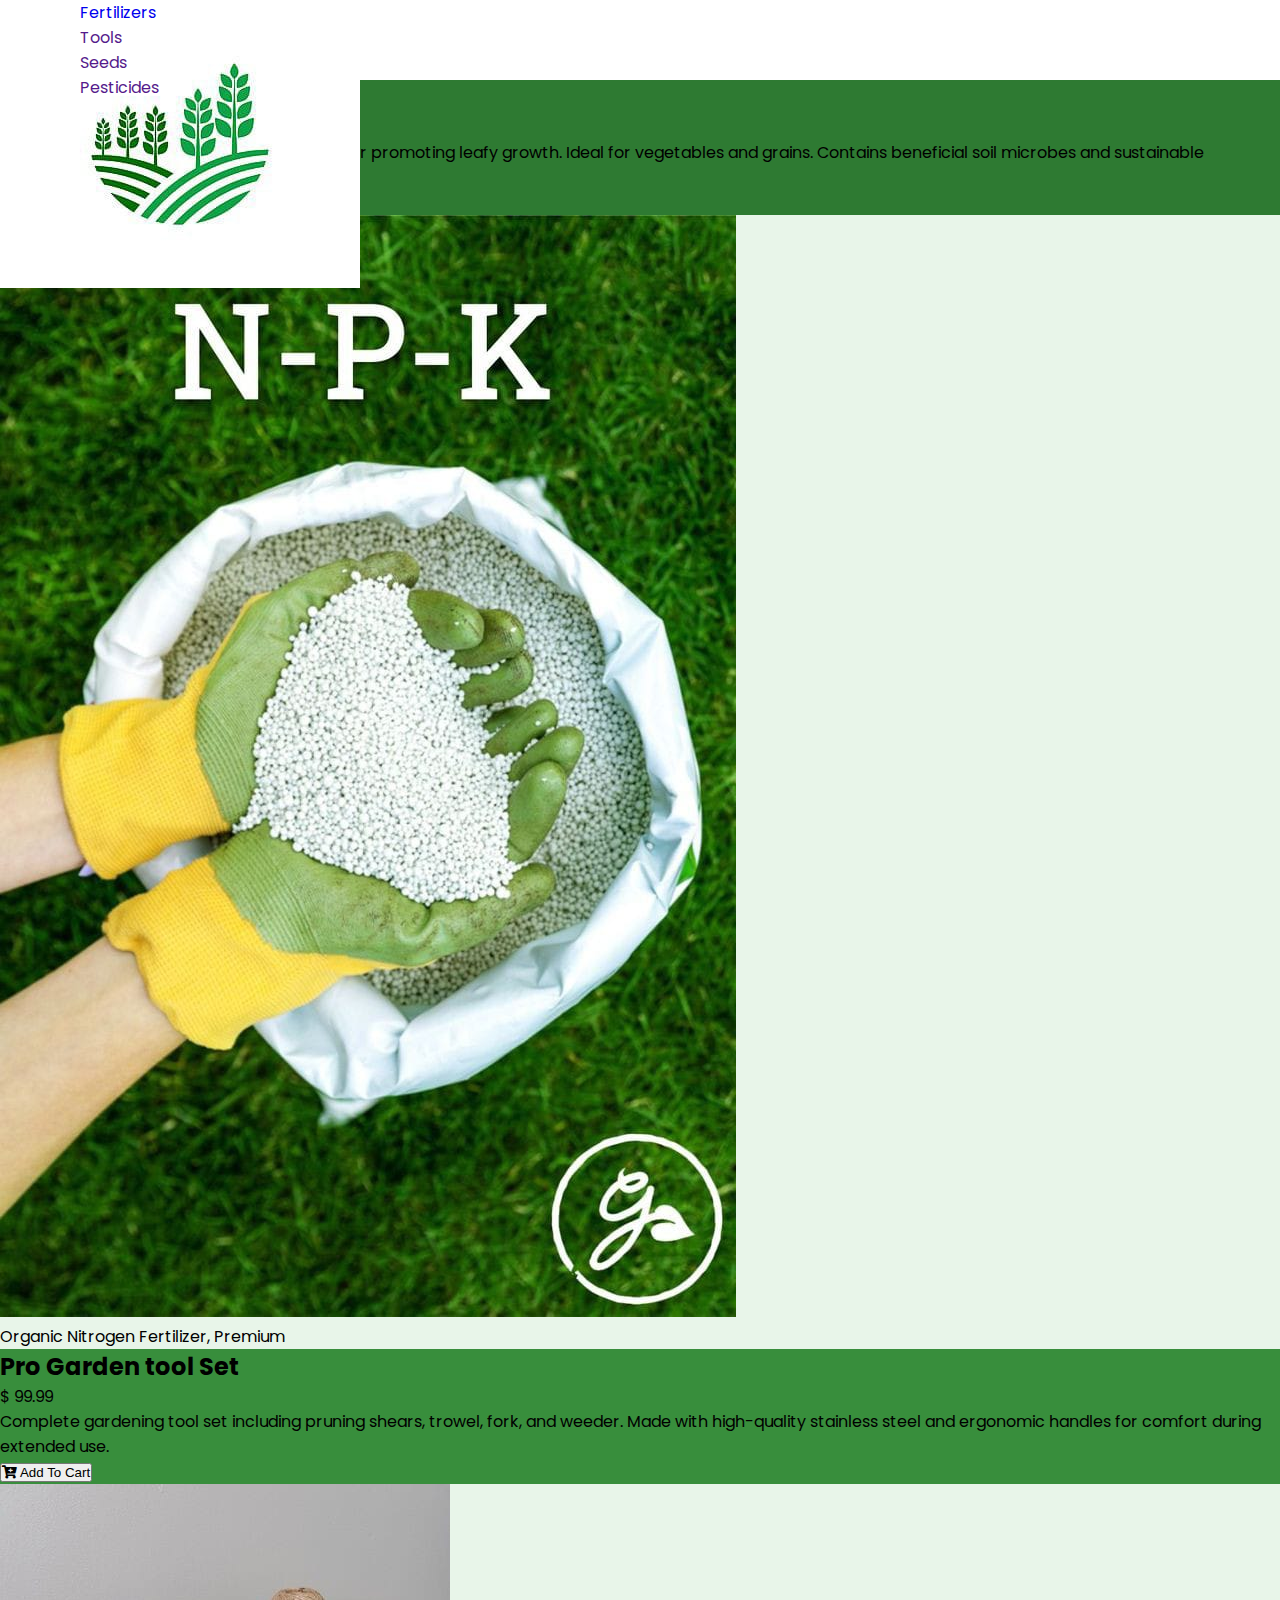
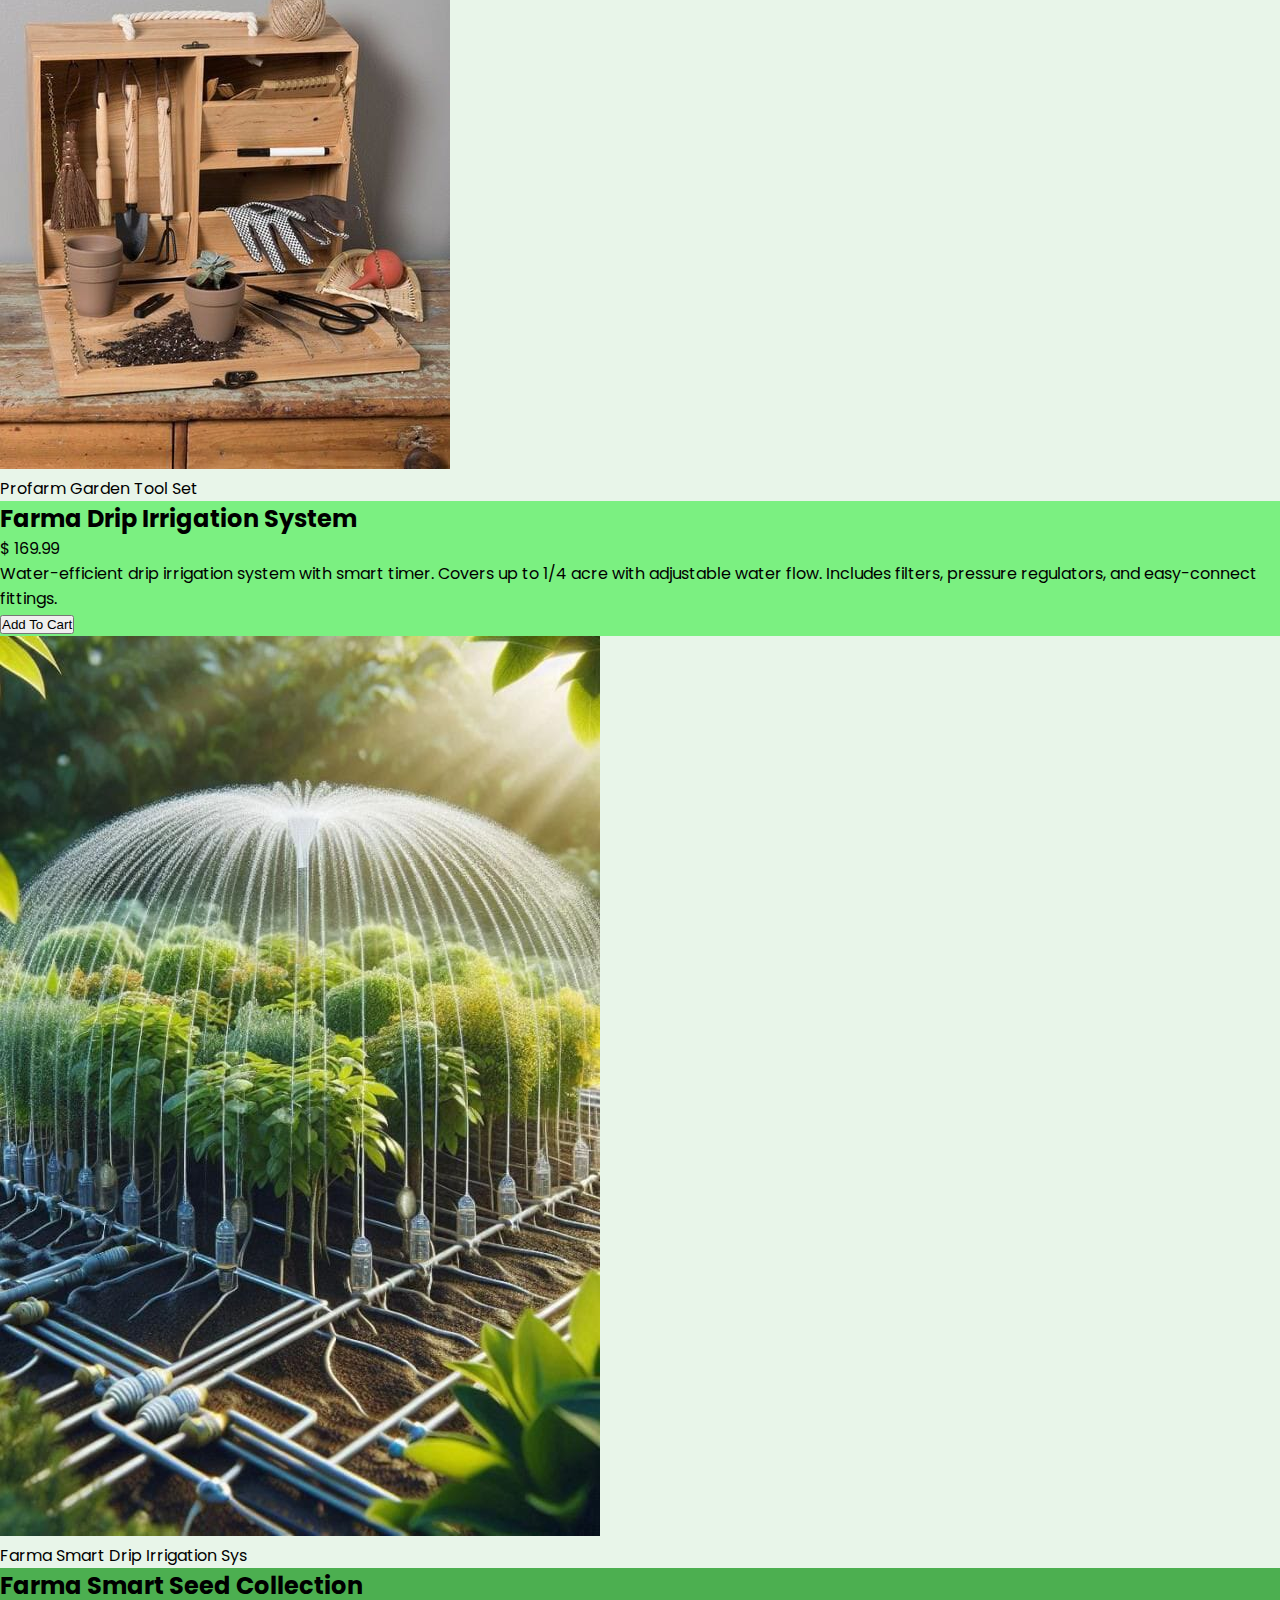
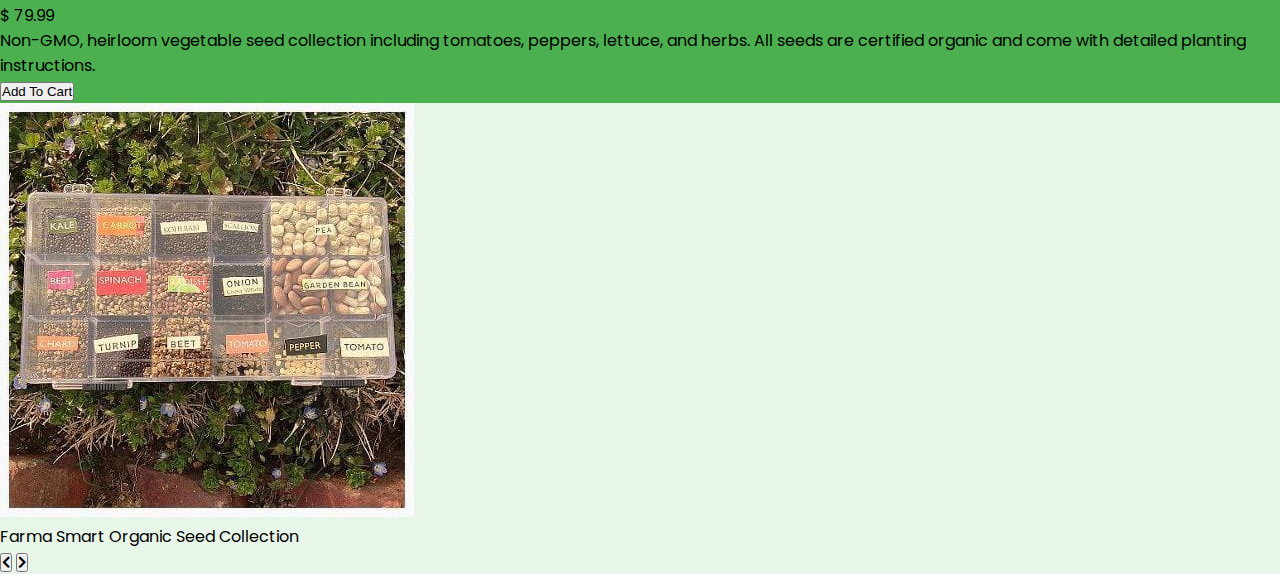
==== index.html @ 3465970e "Add fertilizers.html page and update navigation link in index.html" ====
<!DOCTYPE html>
<html lang="en">

<head>
    <meta charset="UTF-8">
    <meta name="viewport" content="width=device-width, initial-scale=1.0">
    <title>FARMA SMART</title>
    <link rel="stylesheet" href="style.css">
    <link rel="stylesheet" href="https://cdnjs.cloudflare.com/ajax/libs/font-awesome/5.15.3/css/all.min.css">
</head>

<body>

    <header>
        <figure class="logo">
            <img src="images/farm-logo.jpg" alt="Farmer's Marketplace Logo">
        </figure>
        <nav class="main-nav">
            <ul>
                <li><a href="fertilizers.html">Fertilizers</a></li>
                <li><a href="">Tools</a></li>
                <li><a href="">Seeds</a></li>
                <li><a href="">Pesticides</a></li>
            </ul>
        </nav>
    </header>

    <main>
        <section class="carousel next">
            <div class="list" id="product-list">
                <!-- Products will be inserted here by JavaScript -->
            </div>
            <div class="arrows">
                <button id="prev"><i class="fas fa-chevron-left"></i></button>
                <button id="next"><i class="fas fa-chevron-right"></i></button>
            </div>
        </section>
    </main>

    <script>
        const products = [
            {
                title: "Organic Nitrogen Fertilizer",
                price: "$ 45.90",
                description: "Premium organic nitrogen fertilizer perfect for promoting leafy growth. Ideal for vegetables and grains. Contains beneficial soil microbes and sustainable ingredients for long-term soil health.",
                image: "images/fertilizer.jpg",
                alt: "Organic Fertilizer",
                figcaption: "Organic Nitrogen Fertilizer, Premium",
                backgroundColor: "#2e7a32"
            },
            {
                title: "Pro Garden tool Set",
                price: "$ 99.99",
                description: "Complete gardening tool set including pruning shears, trowel, fork, and weeder. Made with high-quality stainless steel and ergonomic handles for comfort during extended use.",
                image: "images/tools.jpg",
                alt: "Garden Tools",
                figcaption: "Profarm Garden Tool Set",
                backgroundColor: "#388E3C"
            },
            {
                title: "Farma Drip Irrigation System",
                price: "$ 169.99",
                description: "Water-efficient drip irrigation system with smart timer. Covers up to 1/4 acre with adjustable water flow. Includes filters, pressure regulators, and easy-connect fittings.",
                image: "images/irrigation.jpg",
                alt: "Irrigation System",
                figcaption: "Farma Smart Drip Irrigation Sys",
                backgroundColor: "#7bf081"
            },
            {
                title: "Farma Smart Seed Collection",
                price: "$ 79.99",
                description: "Non-GMO, heirloom vegetable seed collection including tomatoes, peppers, lettuce, and herbs. All seeds are certified organic and come with detailed planting instructions.",
                image: "images/seeds.jpg",
                alt: "Organic Seeds",
                figcaption: "Farma Smart Organic Seed Collection",
                backgroundColor: "#4CAF50"
            }
        ];

        const productList = document.getElementById('product-list');

        products.forEach((product, index) => {
            const article = document.createElement('article');
            article.className = `item ${index === 1 ? 'active' : ''}`;
            article.innerHTML = `
                <div class="main-content" style="background-color: ${product.backgroundColor};">
                    <div class="content">
                        <h2>${product.title}</h2>
                        <p class="price">${product.price}</p>
                        <p class="description">${product.description}</p>
                        <button class="addToCard">
                            ${index === 1 ? '<i class="fas fa-cart-plus"></i>' : ''} Add To Cart
                        </button>
                    </div>
                </div>
                <figure class="image">
                    <img src="${product.image}" alt="${product.alt}">
                    <figcaption>${product.figcaption}</figcaption>
                </figure>
            `;
            productList.appendChild(article);
        });
    </script>
    <script src="app.js"></script>
</body>

</html>
---- style.css ----
@import url('https://fonts.googleapis.com/css2?family=Roboto+Slab&display=swap');
@import url('https://fonts.googleapis.com/css2?family=Poppins:ital,wght@0,100;0,200;0,300;0,400;0,500;0,600;0,700;0,800;0,900;1,100;1,200;1,300;1,400;1,500;1,600;1,700;1,800;1,900&display=swap');

body{
    font-family: Poppins;
    margin: 0;
    font-size: 16px;
    background-color: #E8F5E9;
}
*{
    box-sizing: border-box;
    margin: 0;
    padding: 0;
    text-decoration: none;
    list-style: none;
}
:root{
    background-color: #E8F5E9;
    --w-image: 500px;
    --calculate: calc(3 / 2);
}
header{
    display: grid;
    grid-template-columns: 80px 1fr  calc(var(--w-image) * var(--calculate));
    grid-template-rows: 80px;
    position: relative;
    z-index: 10;
    border-bottom: 1px solid var(--border-color);
    background-color: #ffffff;
}
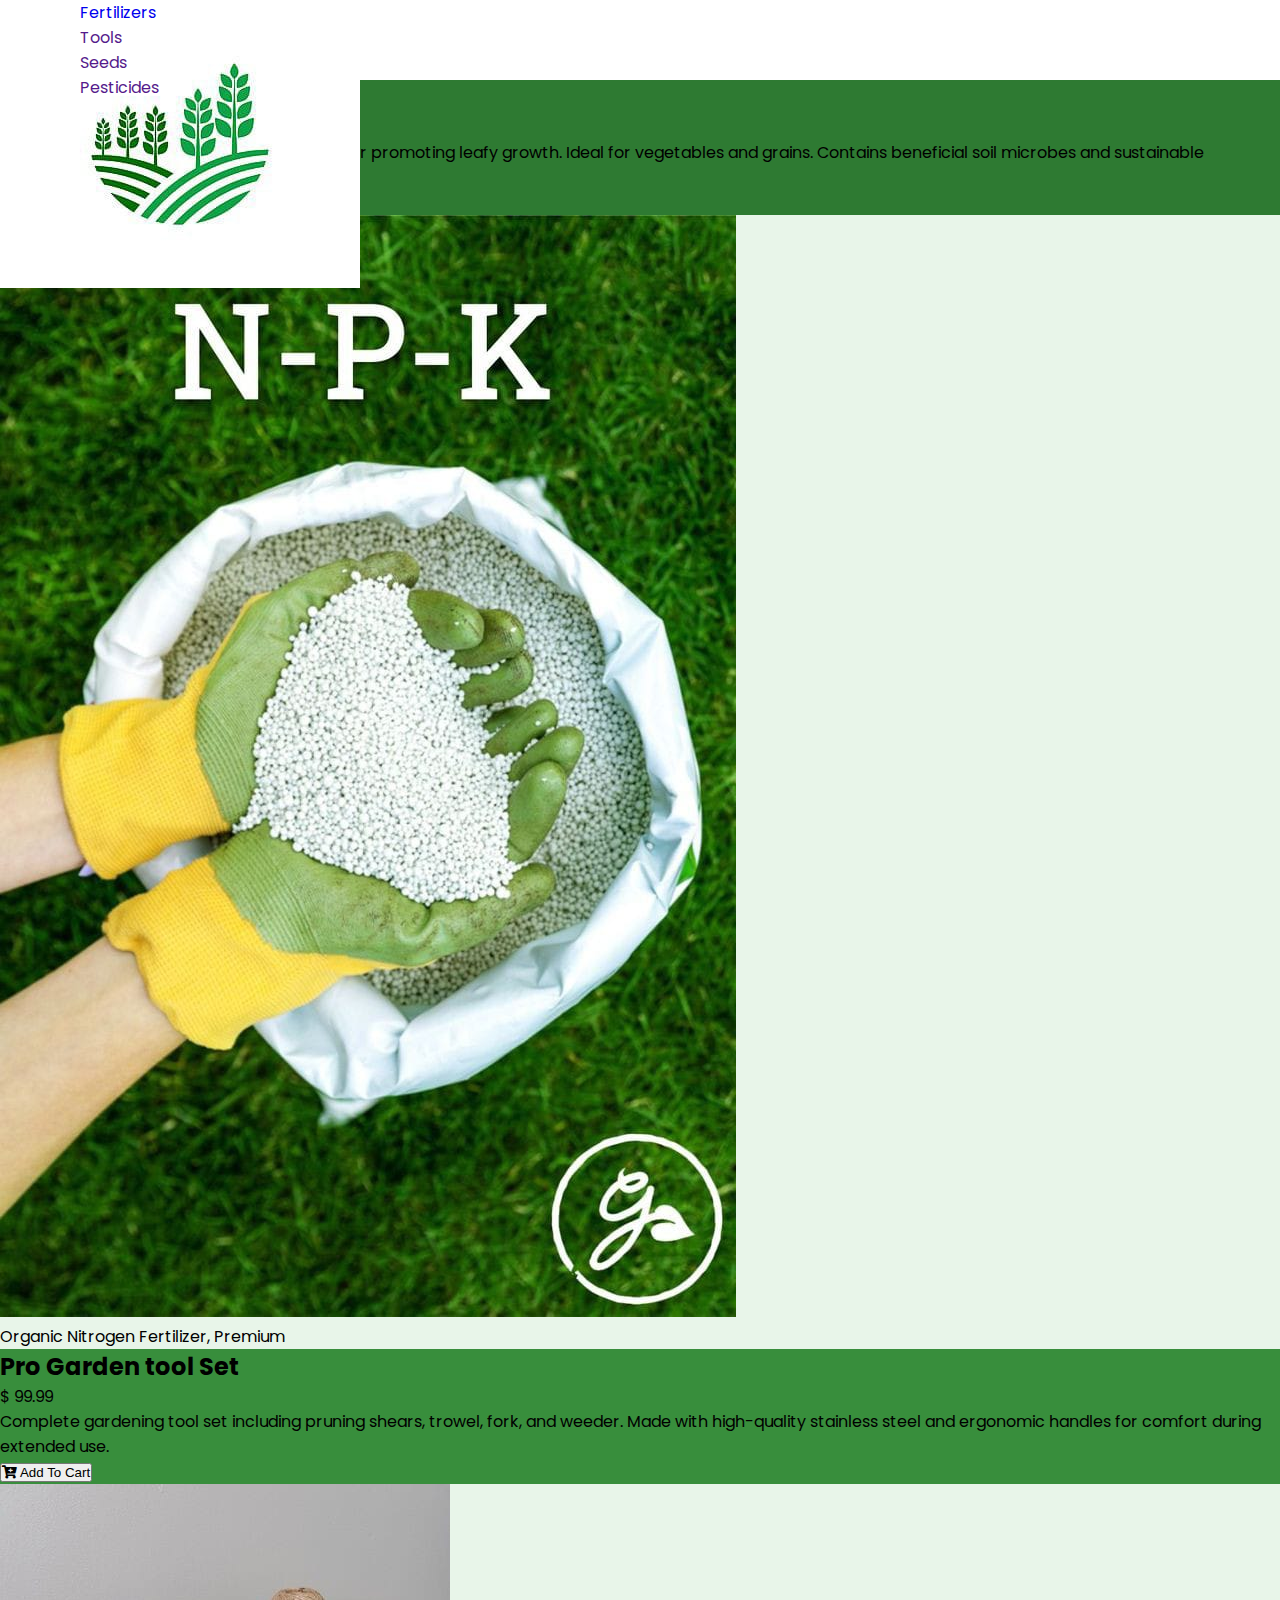
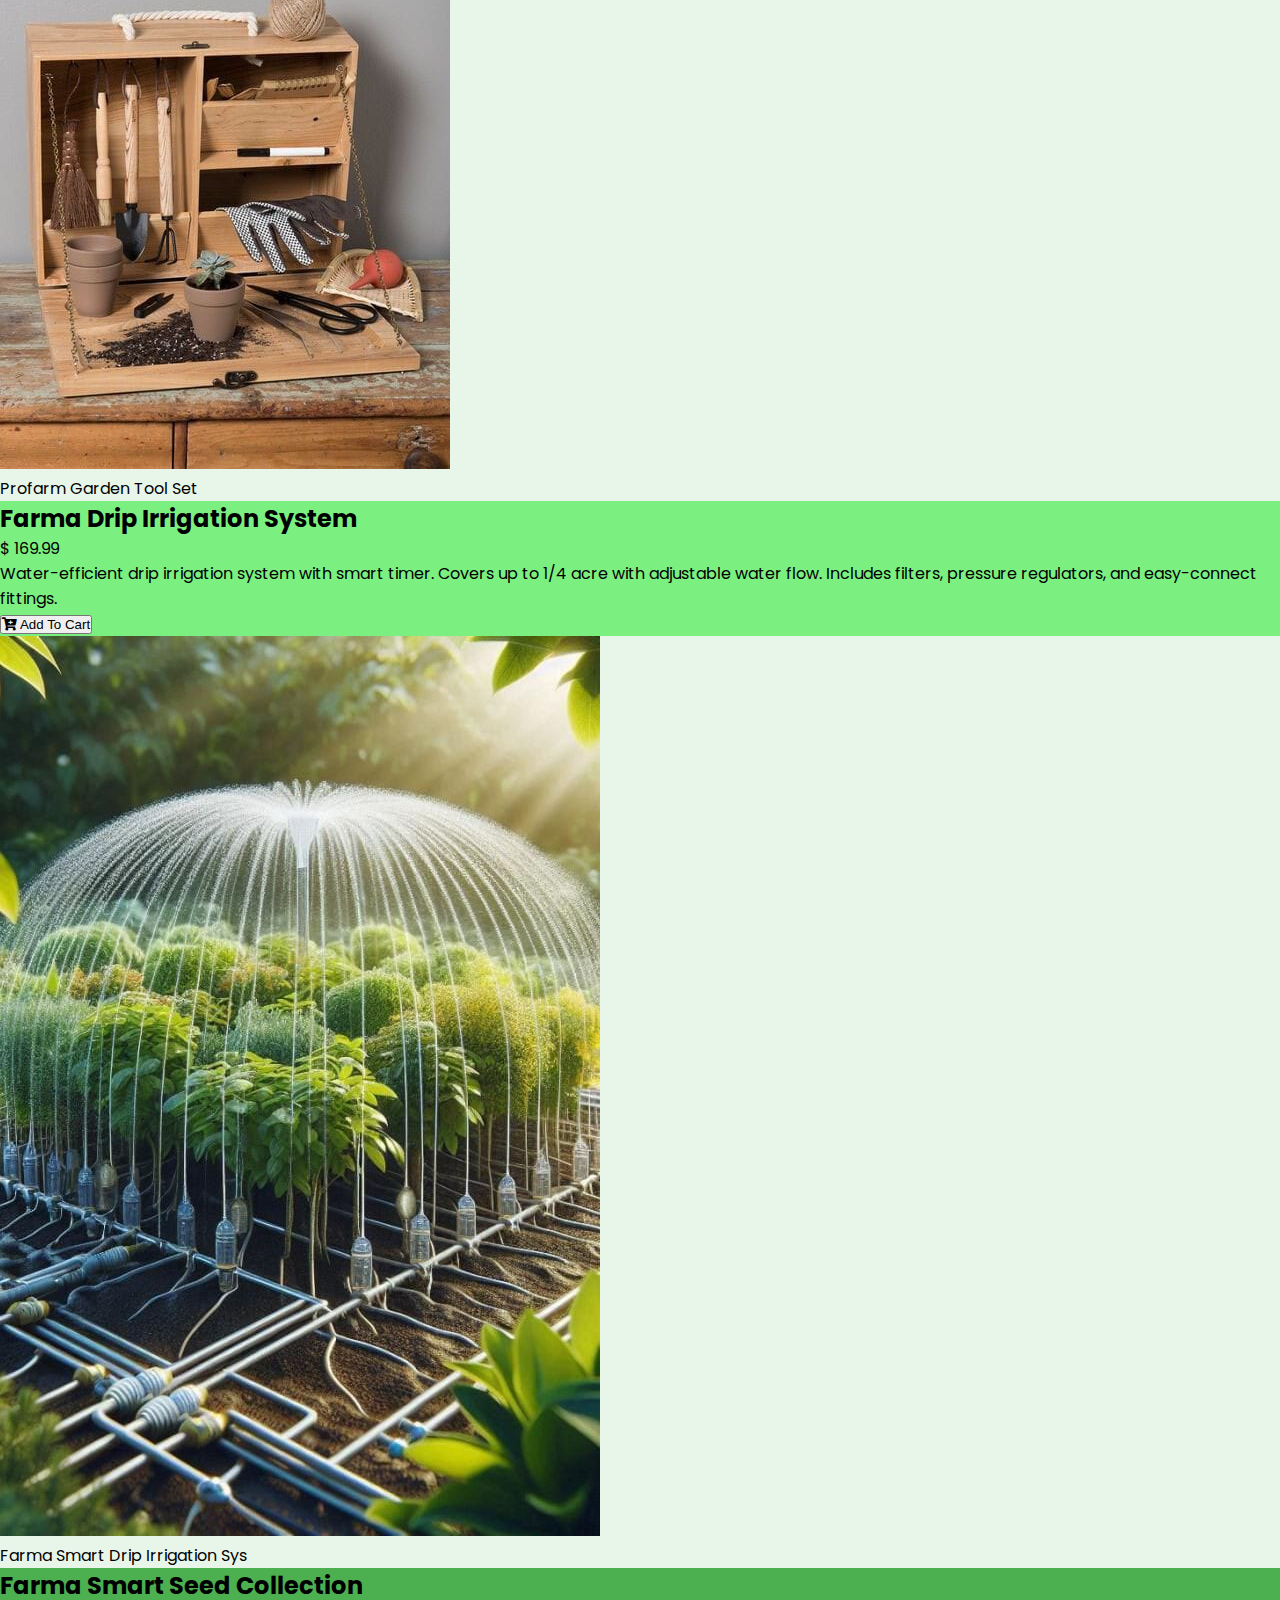
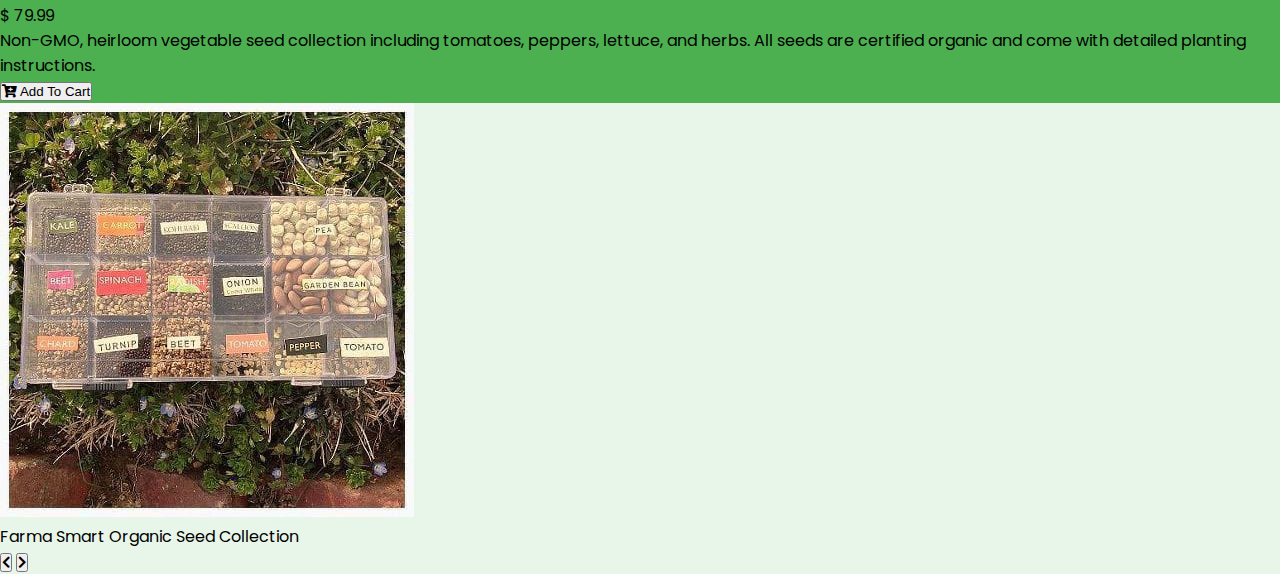
==== commit 47cf9dab: "Fix button markup in index.html to ensure Font Awesome icon is always displayed in "Add To Cart" but" ====
--- a/index.html
+++ b/index.html
@@ -89,7 +89,7 @@
                         <p class="price">${product.price}</p>
                         <p class="description">${product.description}</p>
                         <button class="addToCard">
-                            ${index === 1 ? '<i class="fas fa-cart-plus"></i>' : ''} Add To Cart
+                            <i class="fas fa-cart-plus"></i> Add To Cart
                         </button>
                     </div>
                 </div>
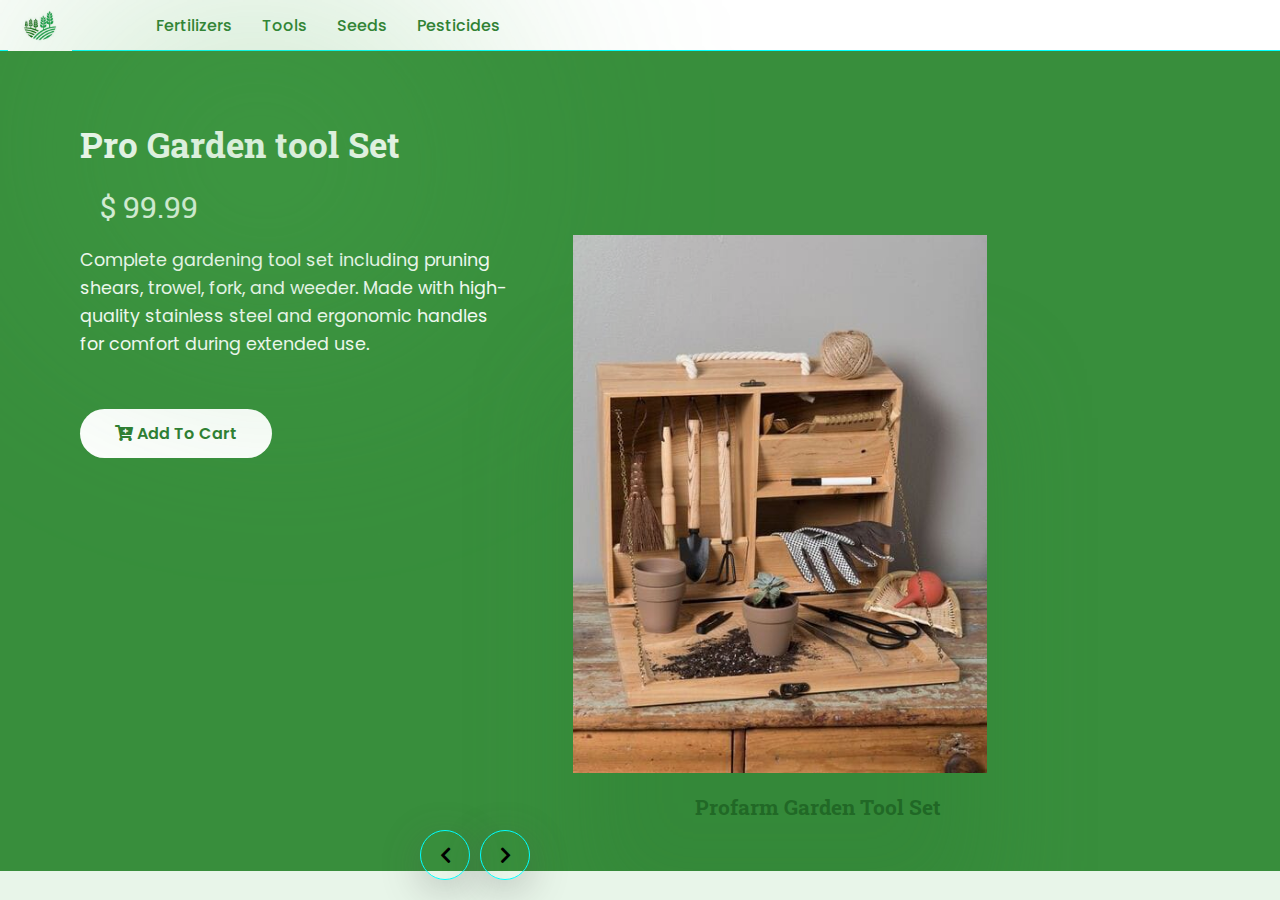
==== commit 34a71b87: "Wrap logo in a link for improved navigation" ====
--- a/index.html
+++ b/index.html
@@ -7,14 +7,17 @@
     <title>FARMA SMART</title>
     <link rel="stylesheet" href="style.css">
     <link rel="stylesheet" href="https://cdnjs.cloudflare.com/ajax/libs/font-awesome/5.15.3/css/all.min.css">
+    <link rel="icon" type="image/png" href="images/farm-logo.jpg">
 </head>
 
 <body>
 
     <header>
-        <figure class="logo">
+        <a href="index.html">
+            <figure class="logo">
             <img src="images/farm-logo.jpg" alt="Farmer's Marketplace Logo">
-        </figure>
+            </figure>
+        </a>
         <nav class="main-nav">
             <ul>
                 <li><a href="fertilizers.html">Fertilizers</a></li>
--- a/style.css
+++ b/style.css
@@ -22,9 +22,300 @@
 header{
     display: grid;
     grid-template-columns: 80px 1fr  calc(var(--w-image) * var(--calculate));
-    grid-template-rows: 80px;
+    grid-template-rows: 50px;
     position: relative;
     z-index: 10;
-    border-bottom: 1px solid var(--border-color);
+    border-bottom: 1px solid #00ffff;
     background-color: #ffffff;
+}
+header .logo{
+    display: flex;
+    justify-content: center;
+    align-items: center;
+    cursor: pointer;
+}
+header .logo img{
+    width: 80%;
+}
+header nav a{
+    color: #2E7D32; 
+    font-weight: 500;
+    transition: color 0.3s ease;
+}
+header nav a:hover {
+    color: #00ff15; 
+}
+
+header nav ul{
+    height: 100%;
+    display: flex;
+    justify-content: end;
+    align-items: center;
+    gap: 30px;
+    padding-right: 30px;
+}
+header nav{
+    border-left: 1px solid var(--border-color);
+}
+
+.carousel{
+    margin-top: -80px;
+    width: 100%;
+    height: 100vh;
+    overflow: hidden;
+}
+
+.carousel .list{
+    height: 100%;
+    position: relative;
+}
+
+.carousel .list::before{
+    position: absolute;
+    width: var(--w-image);
+    height: 100%;
+    content: '';
+    top: 0;
+    left: calc(100% - calc(var(--w-image) * var(--calculate)));
+    border-left: 1px solid var(--border-color);
+    border-right: 1px solid var(--border-color);
+    z-index: 10;
+    pointer-events: none;
+}
+
+.carousel .list::after{
+    position: absolute;
+    top: 50px;
+    left: 50px;
+    content: '';
+    background-color: #4CAF50;
+    width: 400px;
+    height: 300px;
+    z-index: 10;
+    pointer-events: none;
+    border-radius: 20px  50px 110px  230px;
+    filter: blur(150px);
+    opacity: .4;
+}
+.carousel .list .item{
+    position: absolute;
+    top: 0;
+    left: 0;
+    width: 100%;
+    height: 100%;
+}
+
+.carousel .list .item .image{
+    width: var(--w-image);
+    height: 100%;
+    position: absolute;
+    top: 0;
+    left: calc(100% - calc(var(--w-image) * var(--calculate)));
+    padding: 20px;
+    display: flex;
+    flex-direction: column;
+    justify-content: end;
+    align-items: center;
+    font-weight: 500;
+}
+.carousel .list .item .image img{
+    width: 90%;
+    margin-bottom: 20px;
+    filter: drop-shadow(0 150px 50px #2E7D3255);
+}
+.carousel .list .item .image figcaption{
+    font-family: 'Roboto Slab';
+    font-weight: bold;
+    font-size: 1.3em;
+    text-align: right;
+    margin-bottom: 30px;
+    width: 70%;
+    color: #1B5E20;
+}
+.carousel .list .item .main-content{
+    height: 100%;
+    display: grid;
+    grid-template-columns: calc(100% - calc(var(--w-image) * var(--calculate)));
+}
+.carousel .list .item .main-content .content{
+    padding: 150px 20px  20px 80px;
+    color: #fff;
+}
+.carousel .list .item .main-content .content h2{
+    font-size: 35px;
+    font-family: 'Roboto Slab';
+    margin-bottom: 20px;
+}
+.carousel .list .item .main-content .content .price{
+    font-family: 'Roboto Slab';
+    font-size: 30px;
+    margin: 20px;
+    color: #E8F5E9;
+}
+.carousel .list .item .main-content .content .description {
+    font-size: 1.1em;
+    line-height: 1.6;
+    margin-bottom: 30px;
+}
+.carousel .list .item .main-content .content .addToCard{
+    background-color: #FFF;
+    color: #2E7D32;
+    padding: 12px 35px;
+    font-family: Poppins;
+    font-size: 1em;
+    font-weight: 600;
+    border-radius: 30px;
+    border: none;
+    margin-top: 20px;
+    cursor: pointer;
+    transition: all 0.3s ease;
+}
+.carousel .list .item .main-content .content .addToCard:hover {
+    background-color: #E8F5E9;
+    transform: translateY(-2px);
+    box-shadow: 0 5px 15px rgba(0,0,0,0.2);
+}
+
+.carousel .list .item{
+    display: none;
+}
+.carousel .list .item.active,
+.carousel .list .item.other_1,
+.carousel .list .item.other_2{
+    display: block;
+}
+.carousel .list .item.active{
+    z-index: 2;
+}
+.carousel .list .item.other_1,
+.carousel .list .item.other_2{
+    pointer-events: none;
+}
+
+.carousel .list .item.active .main-content{
+    animation: showContent 1s ease-in-out 1 forwards;
+}
+@keyframes showContent{
+    from{
+        clip-path: circle(0% at 70% 50%);
+    }to{
+        clip-path: circle(100% at 70% 50%);
+    }
+}
+
+.next .item.other_1{
+    z-index: 1;
+}
+.next .item .image img,
+.next .item .image figcaption{
+    animation: effectNext .5s ease-in-out 1 forwards;
+}
+@keyframes effectNext{
+    from{
+        transform: translateX(calc(var(--transform-from)));
+    }to{
+        transform: translateX(calc(var(--transform-from) - var(--w-image)));
+    }
+}
+
+.next .item.active .image{
+    --transform-from: var(--w-image);
+}
+.next .item.other_1 .image{
+    z-index: 3;
+    --transform-from: 0px;
+    overflow: hidden;
+}
+.next .item.other_2 .image{
+    z-index: 3;
+    --transform-from: calc(var(--w-image) * 2);
+}
+
+.arrows{
+    position: absolute;
+    bottom: 20px;
+    width: calc(100% - calc(var(--w-image) * var(--calculate)));
+    display: grid;
+    grid-template-columns: repeat(2, 50px);
+    grid-template-rows: 50px;
+    justify-content: end;
+    gap: 10px;
+    z-index: 10;
+}
+.arrows button{
+    background-color: transparent;
+    border: 1px solid #00ffff;
+    color: #000;
+    font-family: monospace;
+    font-size: large;
+    font-weight: bold;
+    line-height: 0;
+    box-shadow: 0 10px 40px #5555;
+    cursor: pointer;
+    transition: 0.5s;
+    border-radius: 50px;
+}
+.arrows button:hover {
+    background-color: #00ffff;
+    color: #2E7D32;
+    border: #00ff15;
+}
+
+/* prev */
+.prev .list .item .image img,
+.prev .list .item .image figcaption{
+    animation: effectPrev 0.5s ease-in-out 1 forwards;
+}
+@keyframes effectPrev{
+    from{
+        transform: translateX(calc(var(--transform-from)));
+    }to{
+        transform: translateX(calc(var(--transform-from) + var(--w-image)));
+    }
+}
+
+
+
+.prev .list .item.active .image{
+    --transform-from: calc(var(--w-image) * -1);
+    overflow: hidden;
+}
+.prev .list .item.other_1 .image{
+    --transform-from: 0px;
+    z-index: 3;
+}
+.prev .list .item.other_2 .image{
+    z-index: 3;
+    --transform-from: var(--w-image);
+}
+.prev .list .item.other_2 .main-content{
+    opacity: 0;
+}
+@media screen and (max-width: 1023px){
+    :root{
+        --calculate: 1;
+        --w-image: 400px; 
+    }
+    .carousel .list .item .main-content .content h2{
+        font-size: 3em;
+    }
+}
+@media screen and (max-width: 767px){
+    .carousel .list .item .image{
+        width: 100%;
+        left: 0;
+        justify-content: center;
+    }
+    .carousel .list .item .image figcaption {
+        color: #1B5E20;
+        width: 100%;
+        text-align: center;
+    }
+    .carousel .list .item .main-content .content {
+        display: none;
+    }
+    .arrows {
+        left: 50%;
+        justify-content: center;
+    }
 }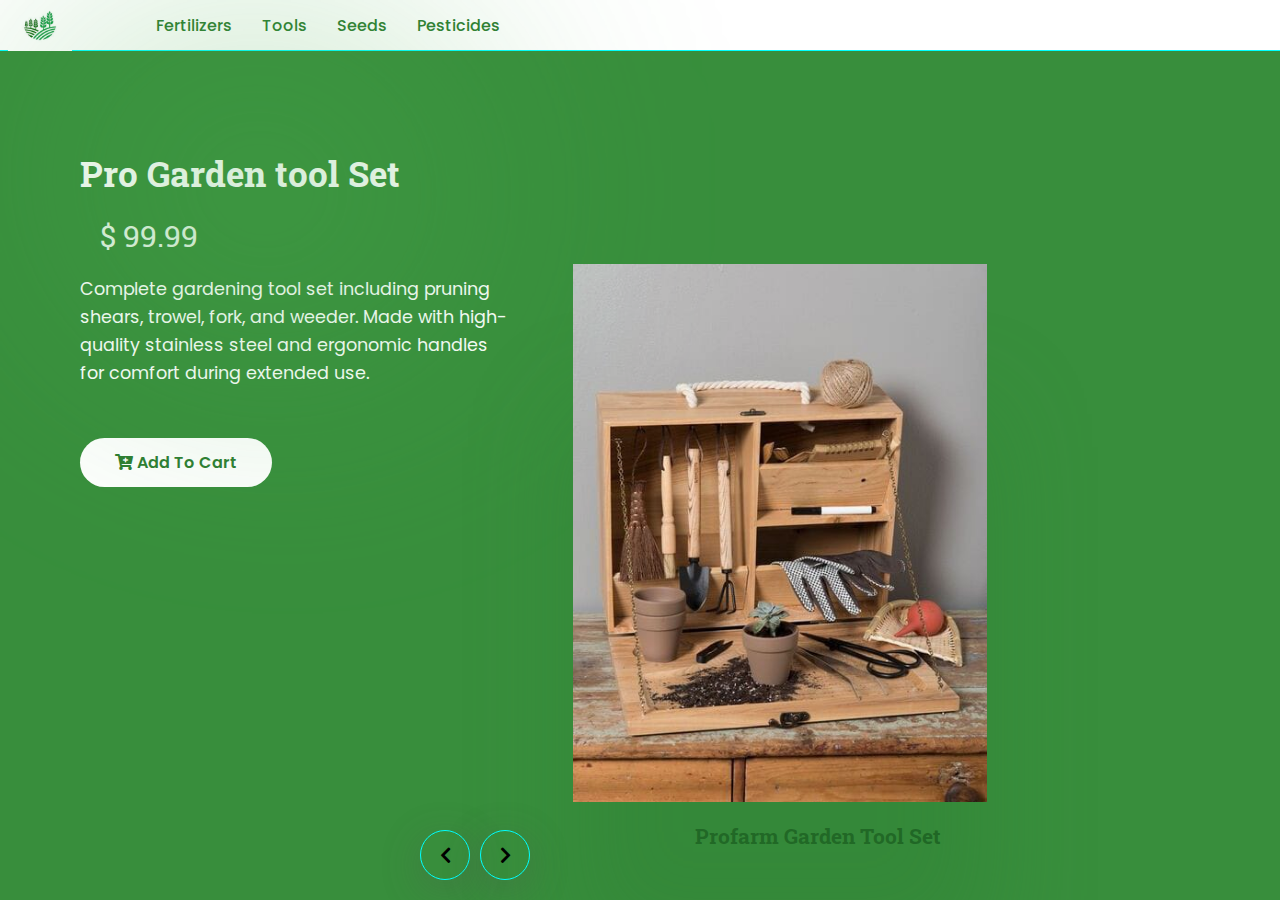
==== commit c48095bf: "unnecessary spacing" ====
--- a/index.html
+++ b/index.html
@@ -11,7 +11,6 @@
 </head>
 
 <body>
-
     <header>
         <a href="index.html">
             <figure class="logo">
@@ -79,7 +78,6 @@
                 backgroundColor: "#4CAF50"
             }
         ];
-
         const productList = document.getElementById('product-list');
 
         products.forEach((product, index) => {
--- a/style.css
+++ b/style.css
@@ -59,7 +59,7 @@
 }
 
 .carousel{
-    margin-top: -80px;
+    margin-top: -51px;
     width: 100%;
     height: 100vh;
     overflow: hidden;
